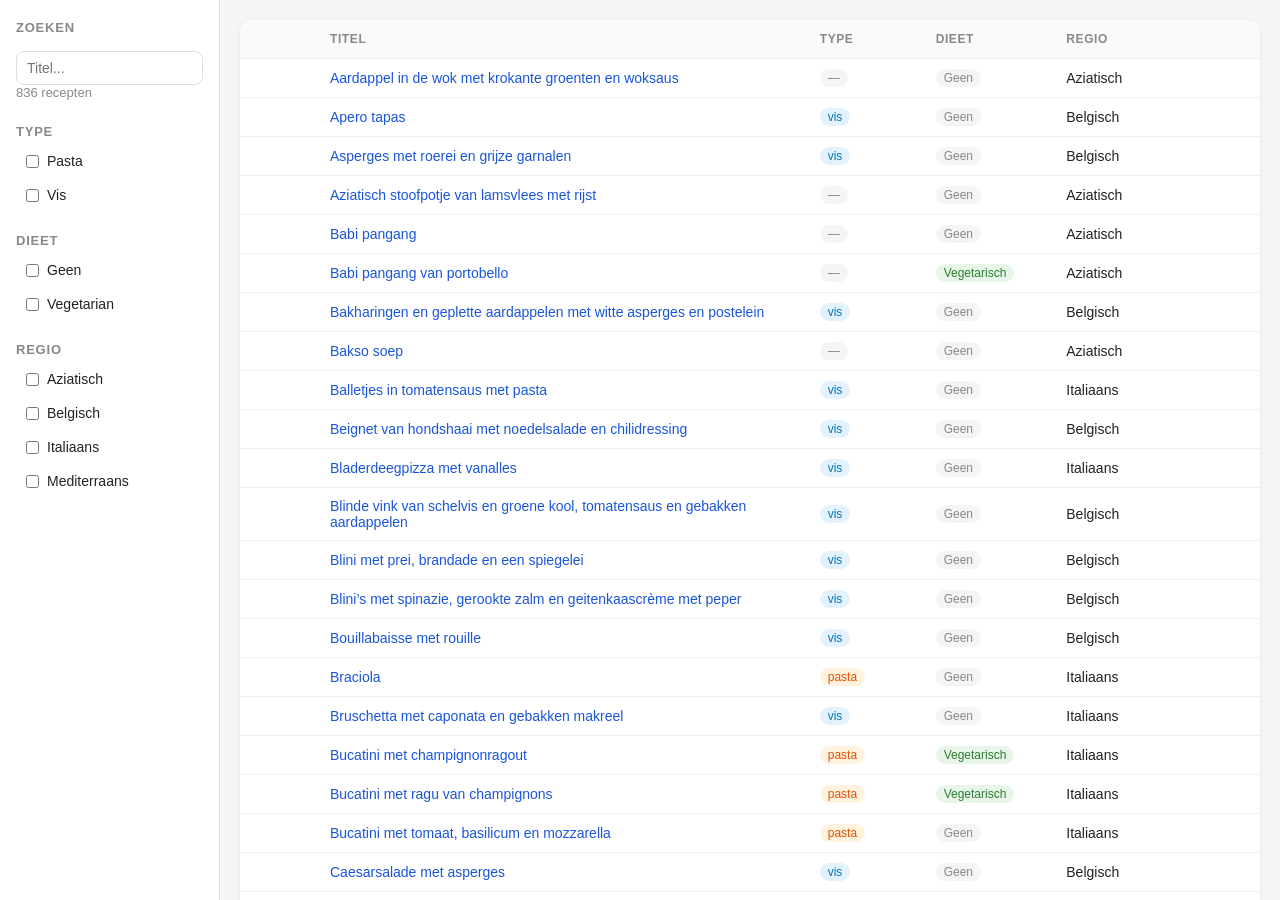
==== recipes_viewer.html @ 61b0f353 "Dagelijkse kost scraper and recipes" ====
<!DOCTYPE html>
<html lang="nl">
<head>
<meta charset="UTF-8">
<meta name="viewport" content="width=device-width, initial-scale=1.0">
<title>Recipes Viewer</title>
<style>
  * { box-sizing: border-box; margin: 0; padding: 0; }
  body { font-family: -apple-system, BlinkMacSystemFont, 'Segoe UI', sans-serif; background: #f5f5f5; color: #222; display: flex; height: 100vh; overflow: hidden; }

  /* Sidebar */
  #sidebar {
    width: 220px;
    flex-shrink: 0;
    background: white;
    border-right: 1px solid #e0e0e0;
    padding: 20px 16px;
    overflow-y: auto;
    display: flex;
    flex-direction: column;
    gap: 24px;
  }
  #sidebar h2 { font-size: 13px; font-weight: 700; text-transform: uppercase; letter-spacing: 0.06em; color: #888; margin-bottom: 8px; }
  .filter-group { display: flex; flex-direction: column; gap: 6px; }
  .filter-chip {
    display: flex; align-items: center; gap: 8px;
    padding: 6px 10px; border-radius: 8px; cursor: pointer;
    font-size: 14px; user-select: none; transition: background 0.15s;
  }
  .filter-chip:hover { background: #f0f0f0; }
  .filter-chip.active { background: #e8f0fe; color: #1a56db; font-weight: 500; }
  .filter-chip input { accent-color: #1a56db; }

  #search-wrap { display: flex; flex-direction: column; gap: 8px; }
  #searchInput {
    width: 100%; padding: 8px 10px; border: 1px solid #ddd; border-radius: 8px;
    font-size: 14px; outline: none;
  }
  #searchInput:focus { border-color: #1a56db; }

  #count { font-size: 13px; color: #888; margin-top: -8px; }

  /* Main */
  #main { flex: 1; overflow-y: auto; padding: 20px; }

  table { width: 100%; border-collapse: collapse; background: white; border-radius: 12px; overflow: hidden; box-shadow: 0 1px 4px rgba(0,0,0,0.07); }
  thead th {
    text-align: left; padding: 12px 14px; font-size: 12px; font-weight: 600;
    text-transform: uppercase; letter-spacing: 0.05em; color: #888;
    background: #fafafa; border-bottom: 1px solid #eee;
    cursor: pointer; user-select: none;
  }
  thead th:hover { background: #f0f0f0; }
  thead th.sorted-asc::after { content: ' ↑'; }
  thead th.sorted-desc::after { content: ' ↓'; }
  tbody tr { border-bottom: 1px solid #f0f0f0; transition: background 0.1s; }
  tbody tr:last-child { border-bottom: none; }
  tbody tr:hover { background: #f9f9f9; }
  td { padding: 10px 14px; font-size: 14px; vertical-align: middle; }
  td.title-cell { max-width: 400px; }
  td.title-cell a { color: #1a56db; text-decoration: none; font-weight: 500; }
  td.title-cell a:hover { text-decoration: underline; }
  .badge {
    display: inline-block; padding: 2px 8px; border-radius: 20px;
    font-size: 12px; font-weight: 500;
  }
  .badge-pasta { background: #fff3e0; color: #e65100; }
  .badge-vis { background: #e3f2fd; color: #0277bd; }
  .badge-vegetarian { background: #e8f5e9; color: #2e7d32; }
  .badge-none { background: #f5f5f5; color: #888; }
  .thumb { width: 48px; height: 36px; object-fit: cover; border-radius: 6px; display: block; }
  .no-results { text-align: center; padding: 60px 20px; color: #888; font-size: 16px; }
</style>
</head>
<body>

<div id="sidebar">
  <div id="search-wrap">
    <h2>Zoeken</h2>
    <input id="searchInput" type="text" placeholder="Titel...">
    <div id="count"></div>
  </div>

  <div>
    <h2>Type</h2>
    <div class="filter-group" id="traitFilters"></div>
  </div>

  <div>
    <h2>Dieet</h2>
    <div class="filter-group" id="dietFilters"></div>
  </div>

  <div>
    <h2>Regio</h2>
    <div class="filter-group" id="regionFilters"></div>
  </div>
</div>

<div id="main">
  <table>
    <thead>
      <tr>
        <th style="width:56px"></th>
        <th data-col="title">Titel</th>
        <th data-col="trait">Type</th>
        <th data-col="diet">Dieet</th>
        <th data-col="region">Regio</th>
      </tr>
    </thead>
    <tbody id="tbody"></tbody>
  </table>
  <div class="no-results" id="noResults" style="display:none">Geen resultaten gevonden.</div>
</div>

<script>
let data = [];
let sortCol = 'title';
let sortDir = 1;
let activeTraits = new Set();
let activeDiets = new Set();
let activeRegions = new Set();

fetch('full_recipes_merged.json')
  .then(r => r.json())
  .then(json => {
    data = json;
    buildFilters();
    render();
  });

function buildFilters() {
  const traits  = [...new Set(data.flatMap(r => (r.trait || '').split(',').map(v => v.trim()).filter(Boolean)))].sort();
  const diets   = [...new Set(data.map(r => r.diet).filter(Boolean))].sort();
  const regions = [...new Set(data.flatMap(r => (r.region || '').split(',').map(v => v.trim()).filter(Boolean)))].sort();

  document.getElementById('traitFilters').innerHTML = traits.map(t =>
    `<label class="filter-chip" data-type="trait" data-val="${t}">
      <input type="checkbox" value="${t}"> ${t.charAt(0).toUpperCase() + t.slice(1)}
    </label>`
  ).join('');

  document.getElementById('dietFilters').innerHTML = diets.map(d =>
    `<label class="filter-chip" data-type="diet" data-val="${d}">
      <input type="checkbox" value="${d}"> ${d === 'none' ? 'Geen' : d.charAt(0).toUpperCase() + d.slice(1)}
    </label>`
  ).join('');

  document.getElementById('regionFilters').innerHTML = regions.map(r =>
    `<label class="filter-chip" data-type="region" data-val="${r}">
      <input type="checkbox" value="${r}"> ${r}
    </label>`
  ).join('');

  document.querySelectorAll('.filter-chip input').forEach(cb => {
    cb.addEventListener('change', () => {
      const chip = cb.closest('.filter-chip');
      chip.classList.toggle('active', cb.checked);
      const type = chip.dataset.type;
      const val = chip.dataset.val;
      const set = type === 'trait' ? activeTraits : type === 'diet' ? activeDiets : activeRegions;
      cb.checked ? set.add(val) : set.delete(val);
      render();
    });
  });
}

document.getElementById('searchInput').addEventListener('input', render);

document.querySelectorAll('thead th[data-col]').forEach(th => {
  th.addEventListener('click', () => {
    const col = th.dataset.col;
    if (sortCol === col) sortDir *= -1;
    else { sortCol = col; sortDir = 1; }
    document.querySelectorAll('thead th').forEach(h => h.classList.remove('sorted-asc','sorted-desc'));
    th.classList.add(sortDir === 1 ? 'sorted-asc' : 'sorted-desc');
    render();
  });
});

function render() {
  const q = document.getElementById('searchInput').value.toLowerCase().trim();
  let rows = data.filter(r => {
    if (q && !r.title.toLowerCase().includes(q)) return false;
    if (activeTraits.size) {
      const vals = (r.trait || '').split(',').map(v => v.trim());
      if (!vals.some(v => activeTraits.has(v))) return false;
    }
    if (activeDiets.size && !activeDiets.has(r.diet)) return false;
    if (activeRegions.size) {
      const vals = (r.region || '').split(',').map(v => v.trim());
      if (!vals.some(v => activeRegions.has(v))) return false;
    }
    return true;
  });

  rows.sort((a, b) => {
    const av = (a[sortCol] || '').toLowerCase();
    const bv = (b[sortCol] || '').toLowerCase();
    return av < bv ? -sortDir : av > bv ? sortDir : 0;
  });

  document.getElementById('count').textContent = `${rows.length} recept${rows.length !== 1 ? 'en' : ''}`;
  document.getElementById('noResults').style.display = rows.length ? 'none' : 'block';
  document.querySelector('table').style.display = rows.length ? '' : 'none';

  document.getElementById('tbody').innerHTML = rows.map(r => `
    <tr>
      <td><img class="thumb" src="${r.image_url}" loading="lazy" onerror="this.style.display='none'"></td>
      <td class="title-cell"><a href="${r.url}" target="_blank" rel="noopener">${r.title}</a></td>
      <td><span class="badge badge-${r.trait || 'none'}">${r.trait || '—'}</span></td>
      <td><span class="badge badge-${r.diet || 'none'}">${r.diet === 'none' ? 'Geen' : r.diet === 'vegetarian' ? 'Vegetarisch' : r.diet || '—'}</span></td>
      <td>${r.region || '—'}</td>
    </tr>
  `).join('');
}
</script>
</body>
</html>
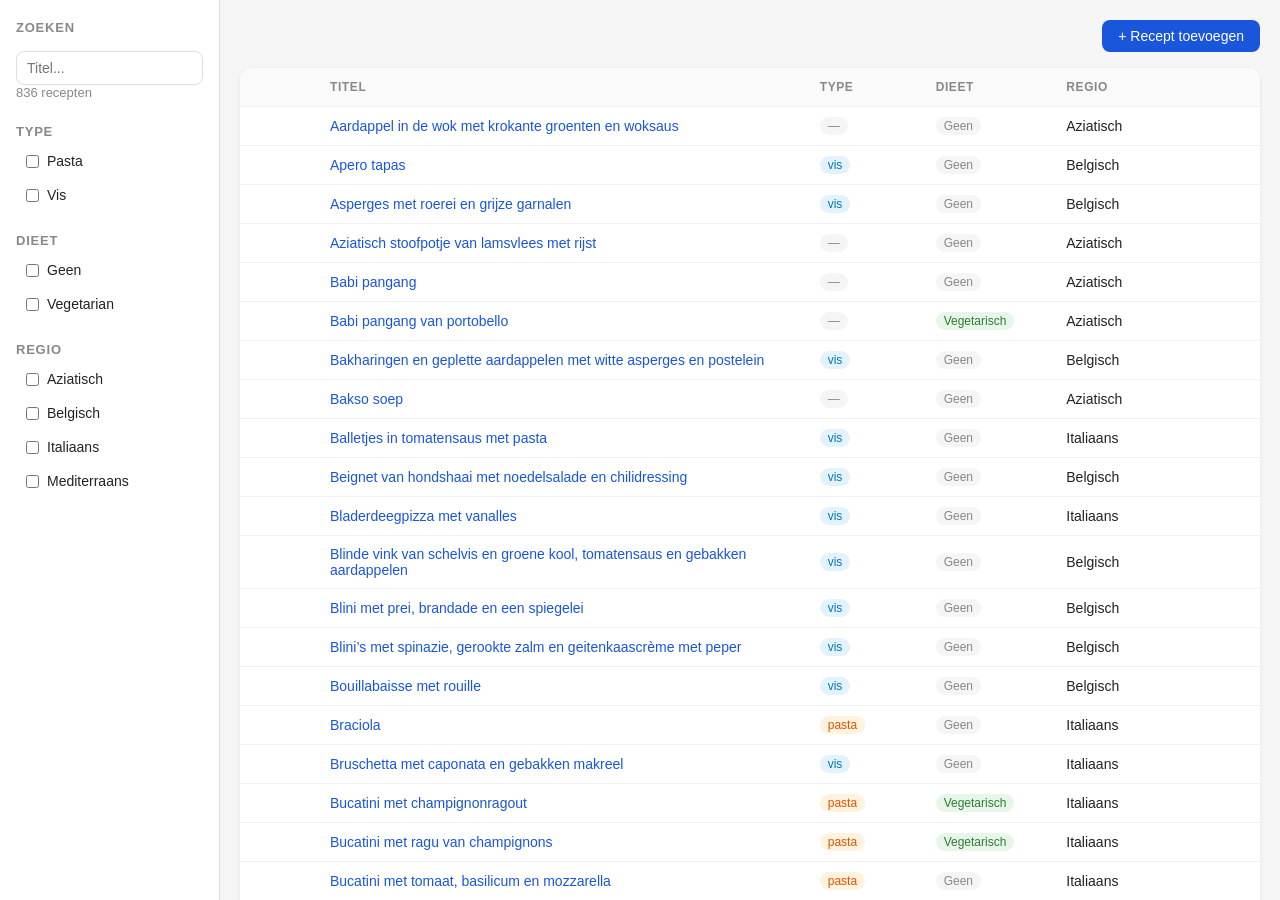
==== commit 71b94bdd: "Add recipe modal, toolbar and JSON export Introduce a toolbar with Add button and unsaved-banner, pl" ====
--- a/recipes_viewer.html
+++ b/recipes_viewer.html
@@ -37,11 +37,20 @@
     font-size: 14px; outline: none;
   }
   #searchInput:focus { border-color: #1a56db; }
-
   #count { font-size: 13px; color: #888; margin-top: -8px; }
 
   /* Main */
-  #main { flex: 1; overflow-y: auto; padding: 20px; }
+  #main { flex: 1; overflow-y: auto; padding: 20px; display: flex; flex-direction: column; gap: 16px; }
+
+  .toolbar { display: flex; justify-content: flex-end; gap: 10px; }
+  .btn {
+    padding: 8px 16px; border-radius: 8px; font-size: 14px; font-weight: 500;
+    cursor: pointer; border: none; transition: background 0.15s;
+  }
+  .btn-primary { background: #1a56db; color: white; }
+  .btn-primary:hover { background: #1648c0; }
+  .btn-secondary { background: #eee; color: #333; }
+  .btn-secondary:hover { background: #e0e0e0; }
 
   table { width: 100%; border-collapse: collapse; background: white; border-radius: 12px; overflow: hidden; box-shadow: 0 1px 4px rgba(0,0,0,0.07); }
   thead th {
@@ -70,6 +79,35 @@
   .badge-none { background: #f5f5f5; color: #888; }
   .thumb { width: 48px; height: 36px; object-fit: cover; border-radius: 6px; display: block; }
   .no-results { text-align: center; padding: 60px 20px; color: #888; font-size: 16px; }
+
+  /* Modal */
+  .modal-overlay {
+    display: none; position: fixed; inset: 0;
+    background: rgba(0,0,0,0.4); z-index: 100;
+    align-items: center; justify-content: center;
+  }
+  .modal-overlay.open { display: flex; }
+  .modal {
+    background: white; border-radius: 16px; padding: 28px;
+    width: 480px; max-width: 95vw; display: flex; flex-direction: column; gap: 16px;
+    box-shadow: 0 8px 40px rgba(0,0,0,0.15);
+  }
+  .modal h3 { font-size: 18px; font-weight: 600; }
+  .field { display: flex; flex-direction: column; gap: 6px; }
+  .field label { font-size: 13px; font-weight: 500; color: #555; }
+  .field input, .field select {
+    padding: 9px 12px; border: 1px solid #ddd; border-radius: 8px;
+    font-size: 14px; outline: none; width: 100%;
+  }
+  .field input:focus, .field select:focus { border-color: #1a56db; }
+  .modal-actions { display: flex; gap: 10px; justify-content: flex-end; margin-top: 4px; }
+
+  .unsaved-banner {
+    background: #fff8e1; border: 1px solid #ffe082; border-radius: 8px;
+    padding: 10px 14px; font-size: 13px; color: #795548;
+    display: none; align-items: center; justify-content: space-between; gap: 12px;
+  }
+  .unsaved-banner.show { display: flex; }
 </style>
 </head>
 <body>
@@ -98,19 +136,78 @@
 </div>
 
 <div id="main">
-  <table>
-    <thead>
-      <tr>
-        <th style="width:56px"></th>
-        <th data-col="title">Titel</th>
-        <th data-col="trait">Type</th>
-        <th data-col="diet">Dieet</th>
-        <th data-col="region">Regio</th>
-      </tr>
-    </thead>
-    <tbody id="tbody"></tbody>
-  </table>
-  <div class="no-results" id="noResults" style="display:none">Geen resultaten gevonden.</div>
+  <div class="toolbar">
+    <div class="unsaved-banner" id="unsavedBanner">
+      <span id="unsavedCount"></span>
+      <button class="btn btn-primary" onclick="downloadJson()">Opslaan als JSON</button>
+    </div>
+    <button class="btn btn-primary" onclick="openModal()">+ Recept toevoegen</button>
+  </div>
+
+  <div>
+    <table>
+      <thead>
+        <tr>
+          <th style="width:56px"></th>
+          <th data-col="title">Titel</th>
+          <th data-col="trait">Type</th>
+          <th data-col="diet">Dieet</th>
+          <th data-col="region">Regio</th>
+        </tr>
+      </thead>
+      <tbody id="tbody"></tbody>
+    </table>
+    <div class="no-results" id="noResults" style="display:none">Geen resultaten gevonden.</div>
+  </div>
+</div>
+
+<!-- Add recipe modal -->
+<div class="modal-overlay" id="addModal">
+  <div class="modal">
+    <h3>Recept toevoegen</h3>
+    <div class="field">
+      <label>Titel *</label>
+      <input id="fTitle" type="text" placeholder="Naam van het recept...">
+    </div>
+    <div class="field">
+      <label>URL</label>
+      <input id="fUrl" type="url" placeholder="https://...">
+    </div>
+    <div class="field">
+      <label>Afbeelding URL</label>
+      <input id="fImage" type="url" placeholder="https://...">
+    </div>
+    <div class="field">
+      <label>Type</label>
+      <select id="fTrait">
+        <option value="">— Geen —</option>
+        <option value="pasta">Pasta</option>
+        <option value="vis">Vis</option>
+      </select>
+    </div>
+    <div class="field">
+      <label>Dieet</label>
+      <select id="fDiet">
+        <option value="none">Geen</option>
+        <option value="vegetarian">Vegetarisch</option>
+        <option value="vegan">Vegan</option>
+      </select>
+    </div>
+    <div class="field">
+      <label>Regio</label>
+      <select id="fRegion">
+        <option value="">— Geen —</option>
+        <option value="Belgisch">Belgisch</option>
+        <option value="Italiaans">Italiaans</option>
+        <option value="Mediterraans">Mediterraans</option>
+        <option value="Aziatisch">Aziatisch</option>
+      </select>
+    </div>
+    <div class="modal-actions">
+      <button class="btn btn-secondary" onclick="closeModal()">Annuleren</button>
+      <button class="btn btn-primary" onclick="saveRecipe()">Toevoegen</button>
+    </div>
+  </div>
 </div>
 
 <script>
@@ -120,6 +217,7 @@
 let activeTraits = new Set();
 let activeDiets = new Set();
 let activeRegions = new Set();
+let unsavedCount = 0;
 
 fetch('full_recipes_merged.json')
   .then(r => r.json())
@@ -206,7 +304,7 @@
 
   document.getElementById('tbody').innerHTML = rows.map(r => `
     <tr>
-      <td><img class="thumb" src="${r.image_url}" loading="lazy" onerror="this.style.display='none'"></td>
+      <td><img class="thumb" src="${r.image_url || ''}" loading="lazy" onerror="this.style.display='none'"></td>
       <td class="title-cell"><a href="${r.url}" target="_blank" rel="noopener">${r.title}</a></td>
       <td><span class="badge badge-${r.trait || 'none'}">${r.trait || '—'}</span></td>
       <td><span class="badge badge-${r.diet || 'none'}">${r.diet === 'none' ? 'Geen' : r.diet === 'vegetarian' ? 'Vegetarisch' : r.diet || '—'}</span></td>
@@ -214,6 +312,59 @@
     </tr>
   `).join('');
 }
+
+// Modal
+function openModal() {
+  document.getElementById('fTitle').value = '';
+  document.getElementById('fUrl').value = '';
+  document.getElementById('fImage').value = '';
+  document.getElementById('fTrait').value = '';
+  document.getElementById('fDiet').value = 'none';
+  document.getElementById('fRegion').value = '';
+  document.getElementById('addModal').classList.add('open');
+  setTimeout(() => document.getElementById('fTitle').focus(), 50);
+}
+
+function closeModal() {
+  document.getElementById('addModal').classList.remove('open');
+}
+
+document.getElementById('addModal').addEventListener('click', e => {
+  if (e.target === e.currentTarget) closeModal();
+});
+
+function saveRecipe() {
+  const title = document.getElementById('fTitle').value.trim();
+  if (!title) { document.getElementById('fTitle').focus(); return; }
+
+  const entry = {
+    title,
+    url: document.getElementById('fUrl').value.trim() || '',
+    image_url: document.getElementById('fImage').value.trim() || '',
+    trait: document.getElementById('fTrait').value || null,
+    diet: document.getElementById('fDiet').value || 'none',
+    region: document.getElementById('fRegion').value || null,
+  };
+
+  data.push(entry);
+  unsavedCount++;
+  document.getElementById('unsavedCount').textContent = `${unsavedCount} nieuwe recept${unsavedCount !== 1 ? 'en' : ''} toegevoegd — nog niet opgeslagen`;
+  document.getElementById('unsavedBanner').classList.add('show');
+  buildFilters();
+  render();
+  closeModal();
+}
+
+function downloadJson() {
+  const blob = new Blob([JSON.stringify(data, null, 4)], { type: 'application/json' });
+  const a = document.createElement('a');
+  a.href = URL.createObjectURL(blob);
+  a.download = 'full_recipes_merged.json';
+  a.click();
+  URL.revokeObjectURL(a.href);
+  unsavedCount = 0;
+  document.getElementById('unsavedBanner').classList.remove('show');
+}
 </script>
 </body>
 </html>
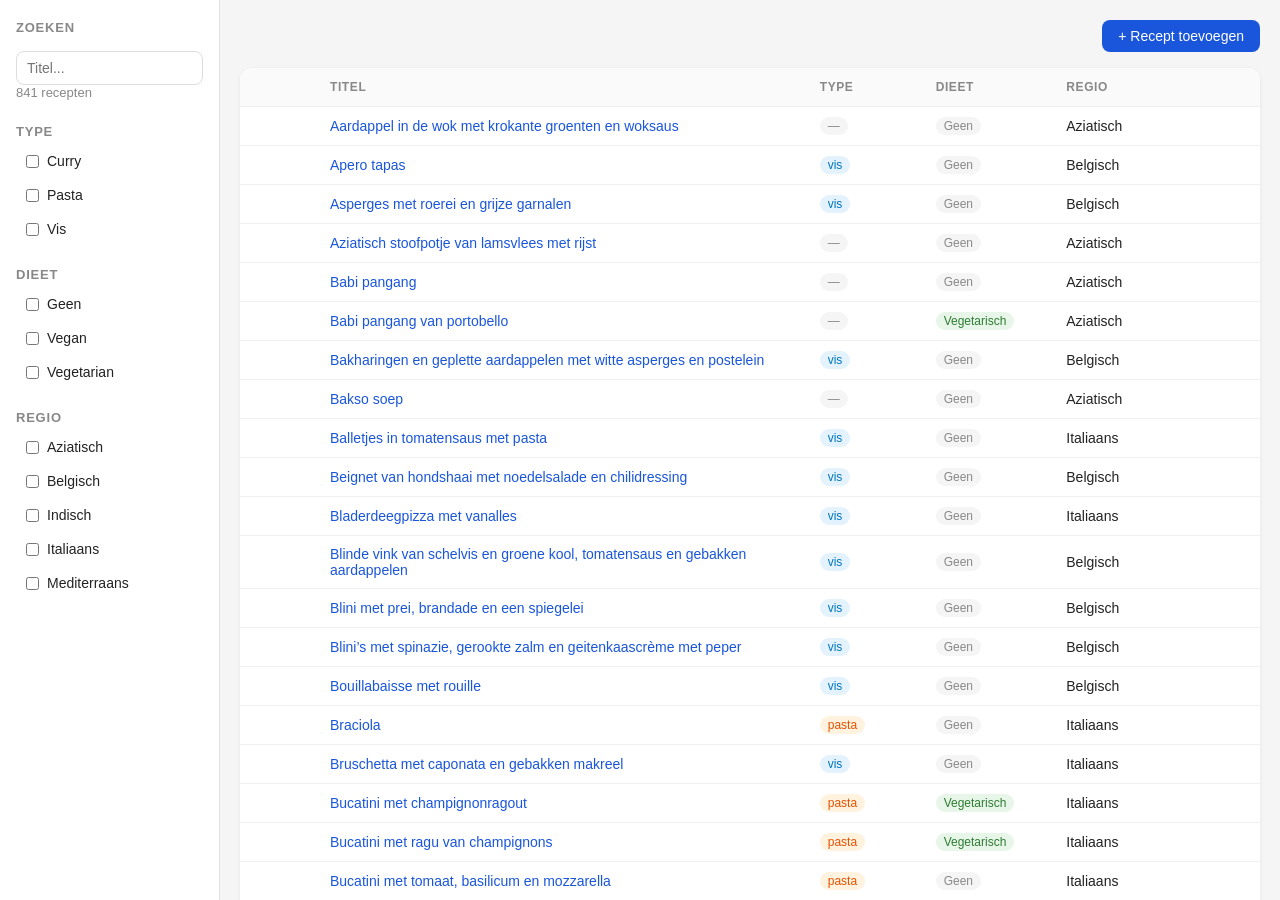
==== commit d7ad5f67: "Add recipes family wall and update recipe form Append several recipe objects to full_recipes_merged." ====
--- a/recipes_viewer.html
+++ b/recipes_viewer.html
@@ -170,8 +170,8 @@
       <input id="fTitle" type="text" placeholder="Naam van het recept...">
     </div>
     <div class="field">
-      <label>URL</label>
-      <input id="fUrl" type="url" placeholder="https://...">
+      <label>Recept (URL of boek + paginanummer)</label>
+      <input id="fUrl" type="text" placeholder="https://... of boek p.42">
     </div>
     <div class="field">
       <label>Afbeelding URL</label>
@@ -183,6 +183,8 @@
         <option value="">— Geen —</option>
         <option value="pasta">Pasta</option>
         <option value="vis">Vis</option>
+        <option value="curry">Curry</option>
+        <option value="ovenschotel">Ovenschotel</option>
       </select>
     </div>
     <div class="field">
@@ -201,6 +203,7 @@
         <option value="Italiaans">Italiaans</option>
         <option value="Mediterraans">Mediterraans</option>
         <option value="Aziatisch">Aziatisch</option>
+        <option value="Indisch">Indisch</option>
       </select>
     </div>
     <div class="modal-actions">
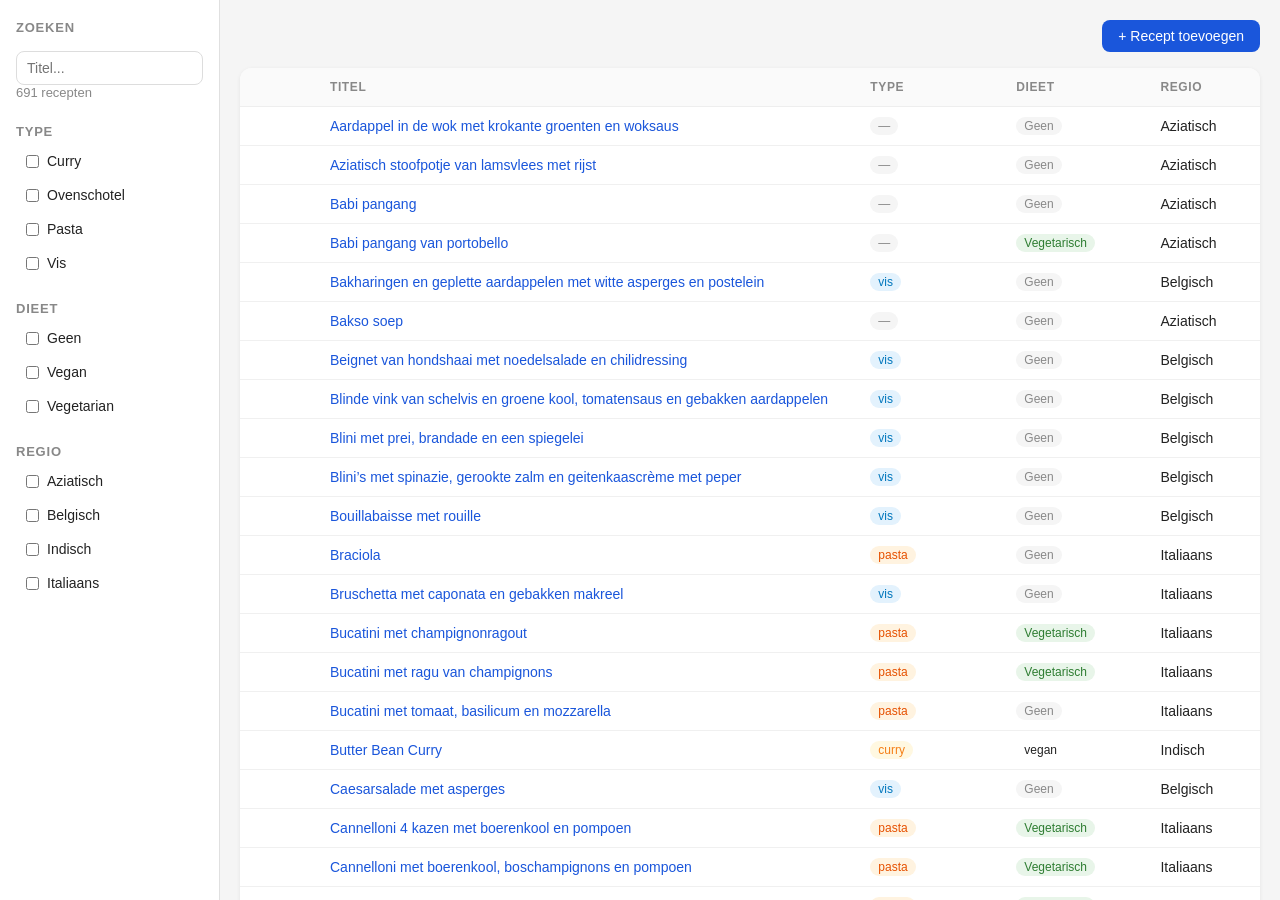
==== commit 808f0f4f: "Support multiple scrape jobs and merge tags Refactor baseline_scrape.py to support multiple SCRAPE_J" ====
--- a/recipes_viewer.html
+++ b/recipes_viewer.html
@@ -76,6 +76,8 @@
   .badge-pasta { background: #fff3e0; color: #e65100; }
   .badge-vis { background: #e3f2fd; color: #0277bd; }
   .badge-vegetarian { background: #e8f5e9; color: #2e7d32; }
+  .badge-curry { background: #fff8e1; color: #f57f17; }
+  .badge-ovenschotel { background: #fce4ec; color: #c62828; }
   .badge-none { background: #f5f5f5; color: #888; }
   .thumb { width: 48px; height: 36px; object-fit: cover; border-radius: 6px; display: block; }
   .no-results { text-align: center; padding: 60px 20px; color: #888; font-size: 16px; }
@@ -231,7 +233,9 @@
   });
 
 function buildFilters() {
-  const traits  = [...new Set(data.flatMap(r => (r.trait || '').split(',').map(v => v.trim()).filter(Boolean)))].sort();
+  const knownTraits = ['pasta', 'vis', 'curry', 'ovenschotel'];
+  const dataTraits  = data.flatMap(r => (r.trait || '').split(',').map(v => v.trim()).filter(Boolean));
+  const traits = [...new Set([...knownTraits, ...dataTraits])].sort();
   const diets   = [...new Set(data.map(r => r.diet).filter(Boolean))].sort();
   const regions = [...new Set(data.flatMap(r => (r.region || '').split(',').map(v => v.trim()).filter(Boolean)))].sort();
 
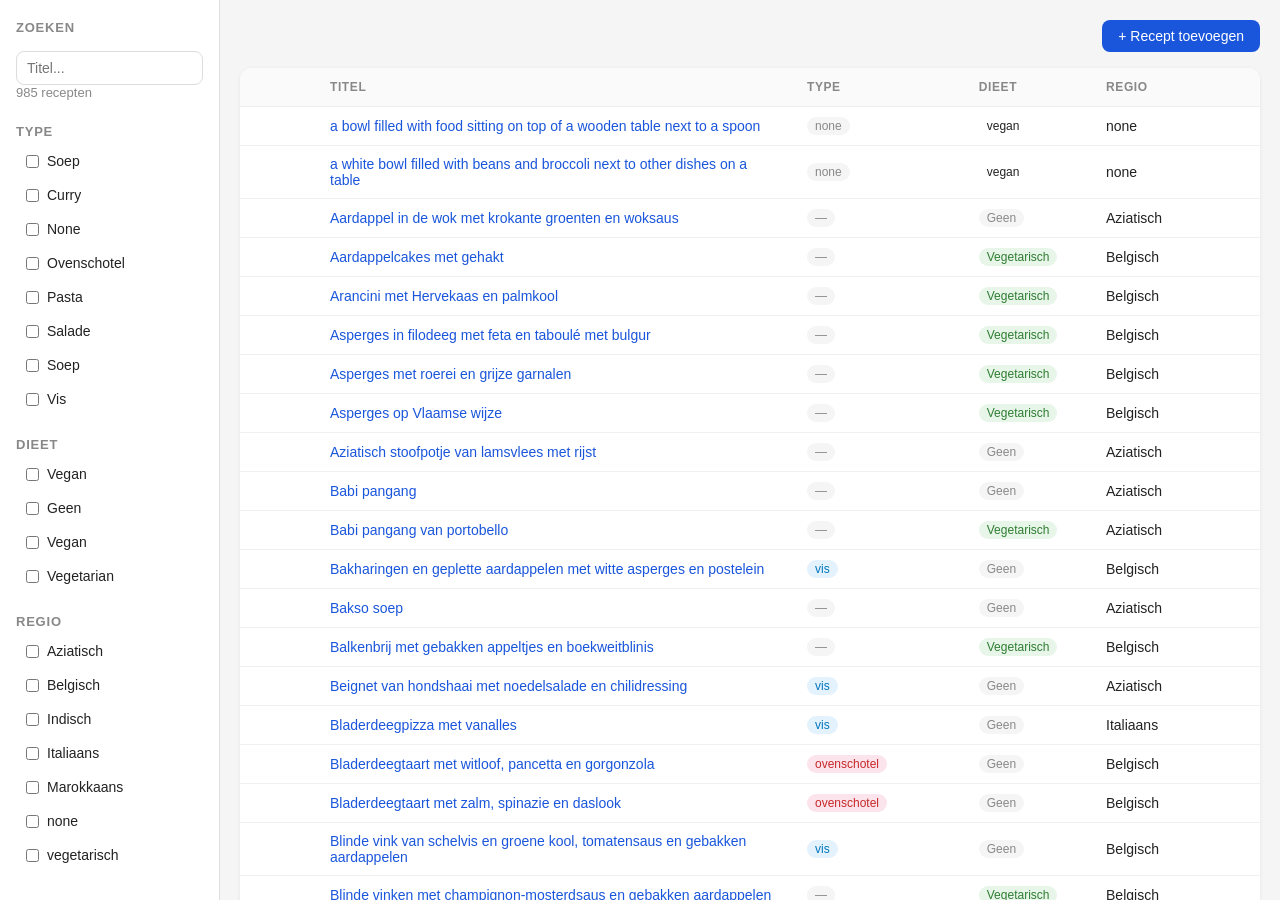
==== commit c859b2f7: "Add Salade as recipe type in catalog, generator, and recipes viewer - Added "Salade" trait button in" ====
--- a/recipes_viewer.html
+++ b/recipes_viewer.html
@@ -78,6 +78,7 @@
   .badge-vegetarian { background: #e8f5e9; color: #2e7d32; }
   .badge-curry { background: #fff8e1; color: #f57f17; }
   .badge-ovenschotel { background: #fce4ec; color: #c62828; }
+  .badge-salade { background: #e8f5e9; color: #388e3c; }
   .badge-none { background: #f5f5f5; color: #888; }
   .thumb { width: 48px; height: 36px; object-fit: cover; border-radius: 6px; display: block; }
   .no-results { text-align: center; padding: 60px 20px; color: #888; font-size: 16px; }
@@ -187,6 +188,7 @@
         <option value="vis">Vis</option>
         <option value="curry">Curry</option>
         <option value="ovenschotel">Ovenschotel</option>
+        <option value="salade">Salade</option>
       </select>
     </div>
     <div class="field">
@@ -233,7 +235,7 @@
   });
 
 function buildFilters() {
-  const knownTraits = ['pasta', 'vis', 'curry', 'ovenschotel'];
+  const knownTraits = ['pasta', 'vis', 'curry', 'ovenschotel', 'salade'];
   const dataTraits  = data.flatMap(r => (r.trait || '').split(',').map(v => v.trim()).filter(Boolean));
   const traits = [...new Set([...knownTraits, ...dataTraits])].sort();
   const diets   = [...new Set(data.map(r => r.diet).filter(Boolean))].sort();
